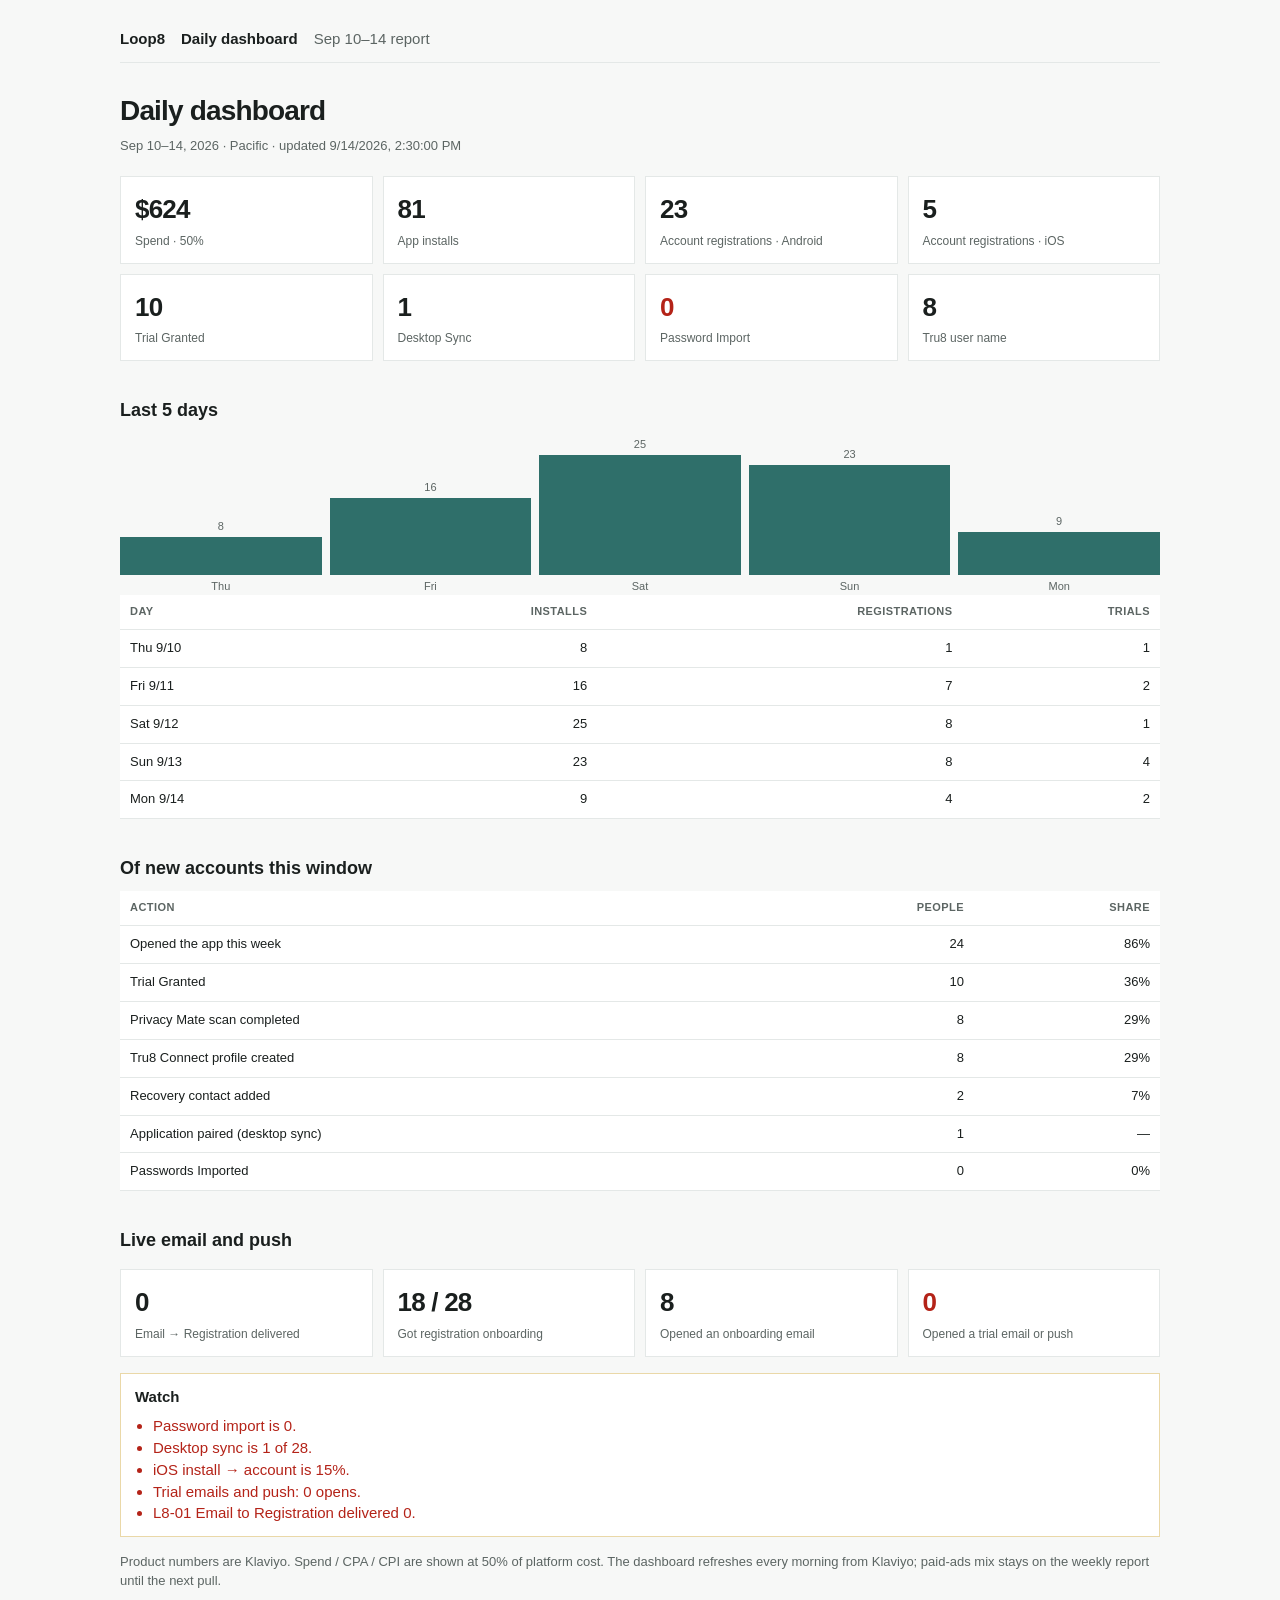
==== index.html @ 5f33f1cf "Add Loop8 Sep 10-14 report and daily stats dashboard. Co-authored-by: Cursor <cursoragent@cursor.com" ====
<!DOCTYPE html>
<html lang="en">
<head>
  <meta charset="utf-8" />
  <meta name="viewport" content="width=device-width, initial-scale=1" />
  <title>Loop8 · daily stats</title>
  <link rel="stylesheet" href="styles.css" />
</head>
<body>
  <div class="wrap">
    <nav>
      <strong>Loop8</strong>
      <a class="active" href="index.html">Daily dashboard</a>
      <a href="report.html">Sep 10–14 report</a>
    </nav>
    <h1>Daily dashboard</h1>
    <p class="sub" id="meta">Loading…</p>
    <div class="stats" id="stats"></div>
    <h2>Last 5 days</h2>
    <div class="bars" id="bars"></div>
    <div class="bar-label" id="bar-labels"></div>
    <table id="daily"></table>
    <h2>Of new accounts this window</h2>
    <table id="funnel"></table>
    <h2>Live email and push</h2>
    <div class="stats" id="email"></div>
    <div class="callout warn">
      <b>Watch</b>
      <ul class="alerts" id="alerts"></ul>
    </div>
    <p class="note">Product numbers are Klaviyo. Spend / CPA / CPI are shown at 50% of platform cost. The dashboard refreshes every morning from Klaviyo; paid-ads mix stays on the weekly report until the next pull.</p>
  </div>
  <script>
    const money = (n) => n == null ? "—" : "$" + Number(n).toLocaleString(undefined, { maximumFractionDigits: 2 });
    function stat(el, value, label, bad) {
      const d = document.createElement("div");
      d.className = "stat" + (bad ? " bad" : "");
      d.innerHTML = "<b></b><span></span>";
      d.querySelector("b").textContent = value;
      d.querySelector("span").textContent = label;
      el.appendChild(d);
    }
    fetch("data/latest.json")
      .then((r) => r.json())
      .then((d) => {
        document.getElementById("meta").textContent =
          (d.window && d.window.label ? d.window.label : "") +
          " · Pacific · updated " +
          new Date(d.updated_at).toLocaleString("en-US", { timeZone: "America/Los_Angeles" });
        const p = d.product || {};
        const s = document.getElementById("stats");
        stat(s, money(p.spend_50pct), "Spend · 50%");
        stat(s, p.installs, "App installs");
        stat(s, p.registrations_android, "Account registrations · Android");
        stat(s, p.registrations_ios, "Account registrations · iOS");
        stat(s, p.trials, "Trial Granted");
        stat(s, p.desktop_sync, "Desktop Sync");
        stat(s, p.password_import, "Password Import", p.password_import === 0);
        stat(s, p.tru8_usernames, "Tru8 user name");

        const days = d.daily || [];
        const max = Math.max(1, ...days.map((x) => x.installs));
        const bars = document.getElementById("bars");
        const labels = document.getElementById("bar-labels");
        days.forEach((x) => {
          const b = document.createElement("div");
          b.className = "bar";
          b.style.height = Math.round((x.installs / max) * 120) + "px";
          b.innerHTML = "<span>" + x.installs + "</span>";
          bars.appendChild(b);
          const l = document.createElement("span");
          l.textContent = x.day.replace(/ .*/, "");
          labels.appendChild(l);
        });
        const dt = document.getElementById("daily");
        dt.innerHTML = "<tr><th>Day</th><th class='num'>Installs</th><th class='num'>Registrations</th><th class='num'>Trials</th></tr>";
        days.forEach((x) => {
          dt.innerHTML += "<tr><td>" + x.day + "</td><td class='num'>" + x.installs + "</td><td class='num'>" + x.registrations + "</td><td class='num'>" + x.trials + "</td></tr>";
        });

        const ft = document.getElementById("funnel");
        ft.innerHTML = "<tr><th>Action</th><th class='num'>People</th><th class='num'>Share</th></tr>";
        (d.funnel_of_28 || []).forEach((x) => {
          ft.innerHTML += "<tr><td>" + x.action + "</td><td class='num'>" + x.people + "</td><td class='num'>" + x.share + "</td></tr>";
        });

        const e = d.email_push || {};
        const em = document.getElementById("email");
        stat(em, e.l8_01_delivered, "Email → Registration delivered");
        stat(em, e.onboarding_received_people + " / " + p.registrations, "Got registration onboarding");
        stat(em, e.onboarding_opened_people, "Opened an onboarding email");
        stat(em, e.trial_email_opened || e.push_opened, "Opened a trial email or push", true);

        const ul = document.getElementById("alerts");
        (d.alerts || []).forEach((a) => {
          const li = document.createElement("li");
          li.textContent = a;
          ul.appendChild(li);
        });
      })
      .catch(() => {
        document.getElementById("meta").textContent = "Could not load data/latest.json";
      });
  </script>
</body>
</html>
---- styles.css ----
:root {
  --ink: #1a1f1e;
  --muted: #5c6563;
  --line: #e4e8e7;
  --paper: #f7f8f7;
  --card: #ffffff;
  --accent: #2f6f6a;
  --danger: #b42318;
  --warn: #9a6700;
}
* { box-sizing: border-box; }
html, body {
  margin: 0;
  padding: 0;
  background: var(--paper);
  color: var(--ink);
  font: 15px/1.45 "Helvetica Neue", Helvetica, Arial, sans-serif;
}
a { color: var(--accent); }
.wrap { max-width: 1080px; margin: 0 auto; padding: 28px 20px 64px; }
nav {
  display: flex;
  gap: 16px;
  align-items: baseline;
  margin-bottom: 28px;
  border-bottom: 1px solid var(--line);
  padding-bottom: 12px;
}
nav strong { font-size: 15px; }
nav a { text-decoration: none; color: var(--muted); }
nav a.active { color: var(--ink); font-weight: 600; }
h1 { font-size: 28px; letter-spacing: -0.03em; margin: 0 0 6px; }
h2 { font-size: 18px; margin: 36px 0 10px; }
h3 { font-size: 15px; margin: 22px 0 8px; }
.sub, .note { color: var(--muted); font-size: 13px; margin: 0 0 20px; }
.stats {
  display: grid;
  grid-template-columns: repeat(4, 1fr);
  gap: 10px;
  margin: 16px 0;
}
.stat {
  background: var(--card);
  border: 1px solid var(--line);
  padding: 14px 14px 12px;
}
.stat b { display: block; font-size: 26px; letter-spacing: -0.03em; }
.stat span { color: var(--muted); font-size: 12px; }
.stat.bad b { color: var(--danger); }
table {
  width: 100%;
  border-collapse: collapse;
  background: var(--card);
  font-size: 13px;
}
th, td {
  text-align: left;
  padding: 9px 10px;
  border-bottom: 1px solid var(--line);
  vertical-align: top;
}
th { font-size: 11px; text-transform: uppercase; letter-spacing: 0.04em; color: var(--muted); font-weight: 600; }
td.num, th.num { text-align: right; }
.grid2 { display: grid; grid-template-columns: 1fr 1fr; gap: 16px; }
.callout {
  border: 1px solid var(--line);
  background: #fff;
  padding: 12px 14px;
  margin: 16px 0;
}
.callout.warn { border-color: #ead8a8; }
.callout b { display: block; margin-bottom: 4px; }
.bars { display: flex; gap: 8px; align-items: flex-end; height: 140px; margin: 12px 0 4px; }
.bar {
  flex: 1;
  background: var(--accent);
  min-height: 4px;
  position: relative;
}
.bar span {
  position: absolute;
  top: -18px;
  left: 0;
  right: 0;
  text-align: center;
  font-size: 11px;
  color: var(--muted);
}
.bar-label { display: flex; gap: 8px; }
.bar-label span { flex: 1; text-align: center; font-size: 11px; color: var(--muted); }
ul.alerts { margin: 8px 0 0; padding-left: 18px; color: var(--danger); }
p { margin: 0 0 12px; }
@media (max-width: 800px) {
  .stats, .grid2 { grid-template-columns: 1fr 1fr; }
}
@media (max-width: 520px) {
  .stats, .grid2 { grid-template-columns: 1fr; }
}
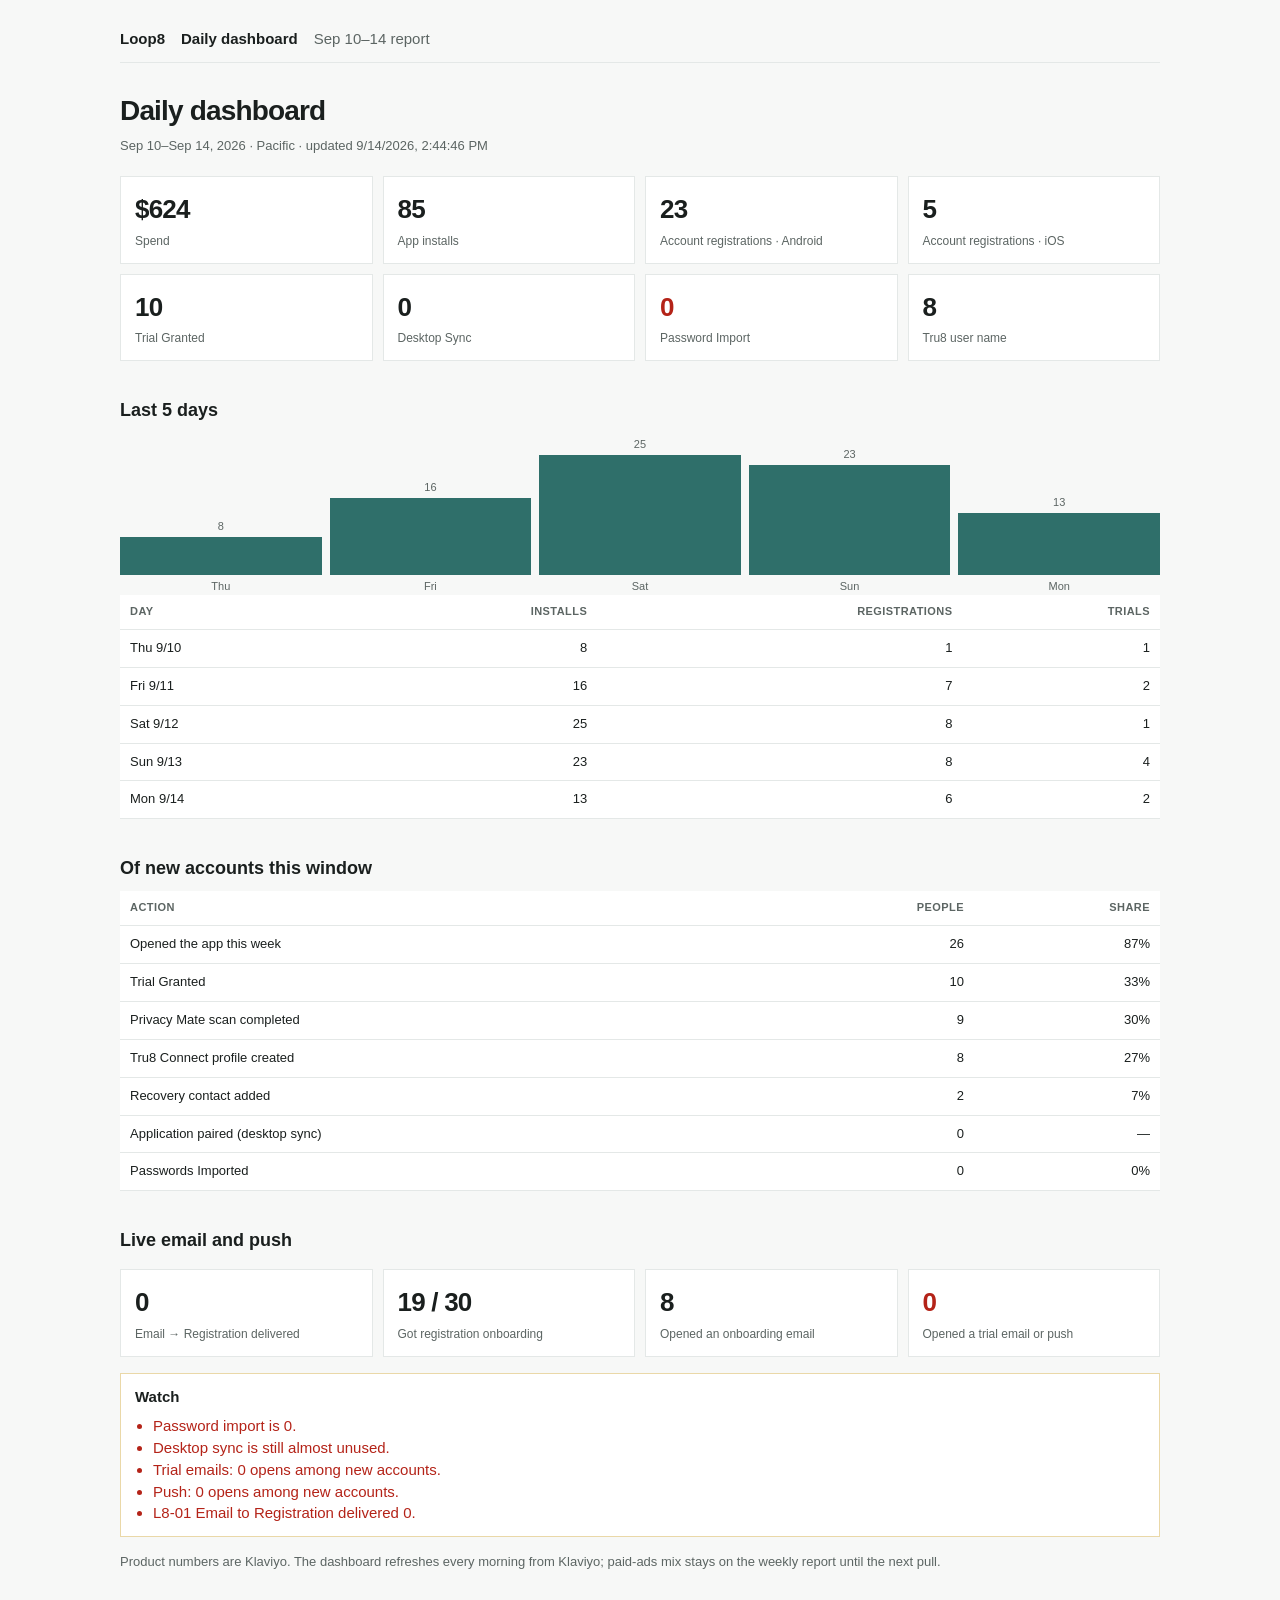
==== commit 064c146c: "Rewrite Direct App Store, retargeting, and PR sections in the weekly report. Co-authored-by: Cursor " ====
--- a/index.html
+++ b/index.html
@@ -28,7 +28,7 @@
       <b>Watch</b>
       <ul class="alerts" id="alerts"></ul>
     </div>
-    <p class="note">Product numbers are Klaviyo. Spend / CPA / CPI are shown at 50% of platform cost. The dashboard refreshes every morning from Klaviyo; paid-ads mix stays on the weekly report until the next pull.</p>
+    <p class="note">Product numbers are Klaviyo. The dashboard refreshes every morning from Klaviyo; paid-ads mix stays on the weekly report until the next pull.</p>
   </div>
   <script>
     const money = (n) => n == null ? "—" : "$" + Number(n).toLocaleString(undefined, { maximumFractionDigits: 2 });
@@ -49,7 +49,7 @@
           new Date(d.updated_at).toLocaleString("en-US", { timeZone: "America/Los_Angeles" });
         const p = d.product || {};
         const s = document.getElementById("stats");
-        stat(s, money(p.spend_50pct), "Spend · 50%");
+        stat(s, money(p.spend_50pct), "Spend");
         stat(s, p.installs, "App installs");
         stat(s, p.registrations_android, "Account registrations · Android");
         stat(s, p.registrations_ios, "Account registrations · iOS");
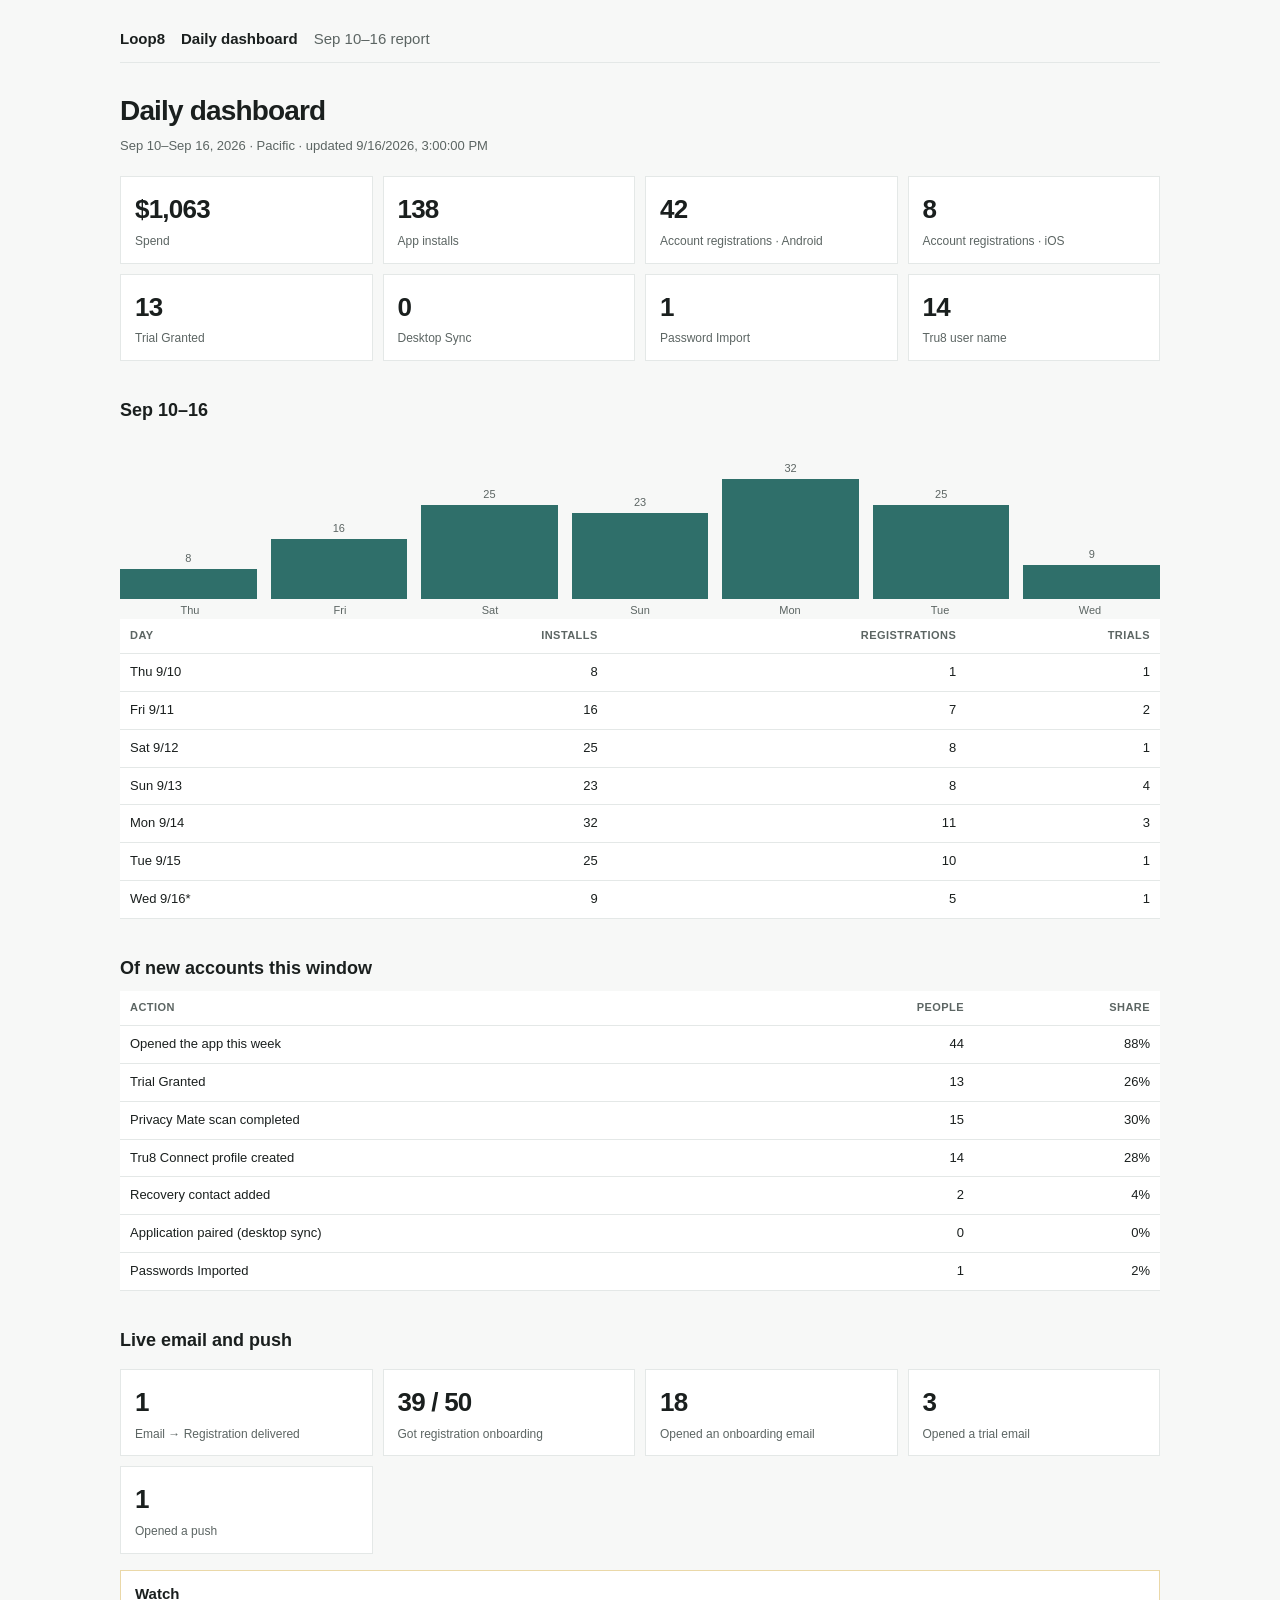
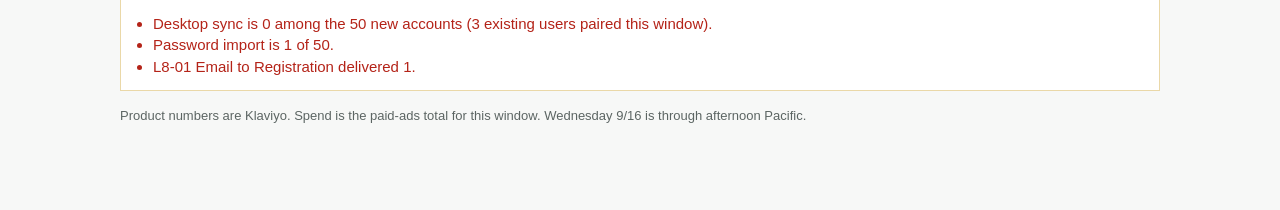
==== commit 1954acf4: "Update the shareable dashboard to Sep 10–16 product, ads, and email numbers. Co-authored-by: Cursor " ====
--- a/index.html
+++ b/index.html
@@ -11,12 +11,12 @@
     <nav>
       <strong>Loop8</strong>
       <a class="active" href="index.html">Daily dashboard</a>
-      <a href="report.html">Sep 10–14 report</a>
+      <a href="report.html">Sep 10–16 report</a>
     </nav>
     <h1>Daily dashboard</h1>
     <p class="sub" id="meta">Loading…</p>
     <div class="stats" id="stats"></div>
-    <h2>Last 5 days</h2>
+    <h2>Sep 10–16</h2>
     <div class="bars" id="bars"></div>
     <div class="bar-label" id="bar-labels"></div>
     <table id="daily"></table>
@@ -28,7 +28,7 @@
       <b>Watch</b>
       <ul class="alerts" id="alerts"></ul>
     </div>
-    <p class="note">Product numbers are Klaviyo. The dashboard refreshes every morning from Klaviyo; paid-ads mix stays on the weekly report until the next pull.</p>
+    <p class="note">Product numbers are Klaviyo. Spend is the paid-ads total for this window. Wednesday 9/16 is through afternoon Pacific.</p>
   </div>
   <script>
     const money = (n) => n == null ? "—" : "$" + Number(n).toLocaleString(undefined, { maximumFractionDigits: 2 });
@@ -80,7 +80,7 @@
 
         const ft = document.getElementById("funnel");
         ft.innerHTML = "<tr><th>Action</th><th class='num'>People</th><th class='num'>Share</th></tr>";
-        (d.funnel_of_28 || []).forEach((x) => {
+        (d.funnel || d.funnel_of_28 || []).forEach((x) => {
           ft.innerHTML += "<tr><td>" + x.action + "</td><td class='num'>" + x.people + "</td><td class='num'>" + x.share + "</td></tr>";
         });
 
@@ -89,7 +89,8 @@
         stat(em, e.l8_01_delivered, "Email → Registration delivered");
         stat(em, e.onboarding_received_people + " / " + p.registrations, "Got registration onboarding");
         stat(em, e.onboarding_opened_people, "Opened an onboarding email");
-        stat(em, e.trial_email_opened || e.push_opened, "Opened a trial email or push", true);
+        stat(em, e.trial_email_opened, "Opened a trial email", e.trial_email_opened === 0);
+        stat(em, e.push_opened, "Opened a push", e.push_opened === 0);
 
         const ul = document.getElementById("alerts");
         (d.alerts || []).forEach((a) => {
--- a/styles.css
+++ b/styles.css
@@ -61,16 +61,9 @@
 }
 th { font-size: 11px; text-transform: uppercase; letter-spacing: 0.04em; color: var(--muted); font-weight: 600; }
 td.num, th.num { text-align: right; }
-.grid2 { display: grid; grid-template-columns: 1fr 1fr; gap: 16px; }
-.callout {
-  border: 1px solid var(--line);
-  background: #fff;
-  padding: 12px 14px;
-  margin: 16px 0;
-}
-.callout.warn { border-color: #ead8a8; }
-.callout b { display: block; margin-bottom: 4px; }
-.bars { display: flex; gap: 8px; align-items: flex-end; height: 140px; margin: 12px 0 4px; }
+.grid2 { display: grid; grid-template-columns: 1fr 1fr; gap: 24px; align-items: start; }
+.panel h3 { margin-top: 0; }
+.bars { display: flex; gap: 14px; align-items: flex-end; height: 160px; margin: 16px 0 4px; }
 .bar {
   flex: 1;
   background: var(--accent);
@@ -86,13 +79,75 @@
   font-size: 11px;
   color: var(--muted);
 }
-.bar-label { display: flex; gap: 8px; }
+.bars.cluster { gap: 10px; }
+.cluster {
+  flex: 1;
+  display: flex;
+  gap: 3px;
+  align-items: flex-end;
+  height: 100%;
+  justify-content: center;
+}
+.cluster .bar { flex: 0 0 16px; width: 16px; }
+.cluster .bar.engaged { background: #c4a265; flex-basis: 10px; width: 10px; min-height: 0; }
+.bar-label { display: flex; gap: 10px; }
 .bar-label span { flex: 1; text-align: center; font-size: 11px; color: var(--muted); }
+.legend { display: flex; gap: 16px; font-size: 12px; color: var(--muted); margin: 8px 0 0; }
+.legend i {
+  display: inline-block;
+  width: 9px;
+  height: 9px;
+  margin-right: 6px;
+  background: var(--accent);
+}
+.legend i.engaged { background: #c4a265; }
+.legend i.g { background: #2f6f6a; }
+.legend i.m { background: #5c6563; }
+.legend i.t { background: #c4a265; }
+.legend i.r { background: #d9c4a0; }
+.donut-row { display: flex; gap: 20px; align-items: center; flex-wrap: wrap; }
+.donut {
+  width: 200px;
+  height: 200px;
+  border-radius: 50%;
+  background: conic-gradient(
+    #2f6f6a 0 69.2%,
+    #5c6563 69.2% 90.7%,
+    #c4a265 90.7% 97.1%,
+    #d9c4a0 97.1% 100%
+  );
+  display: grid;
+  place-items: center;
+  flex: 0 0 200px;
+}
+.donut-hole {
+  width: 118px;
+  height: 118px;
+  border-radius: 50%;
+  background: var(--card);
+  display: flex;
+  flex-direction: column;
+  align-items: center;
+  justify-content: center;
+}
+.donut-hole b { font-size: 28px; letter-spacing: -0.03em; }
+.donut-hole span { font-size: 12px; color: var(--muted); }
+.callout {
+  border: 1px solid var(--line);
+  background: #fff;
+  padding: 12px 14px;
+  margin: 16px 0;
+}
+.callout.warn { border-color: #ead8a8; }
+.callout b { display: block; margin-bottom: 4px; }
 ul.alerts { margin: 8px 0 0; padding-left: 18px; color: var(--danger); }
 p { margin: 0 0 12px; }
 @media (max-width: 800px) {
   .stats, .grid2 { grid-template-columns: 1fr 1fr; }
 }
+@media (max-width: 900px) {
+  .grid2 { grid-template-columns: 1fr; }
+}
 @media (max-width: 520px) {
   .stats, .grid2 { grid-template-columns: 1fr; }
 }
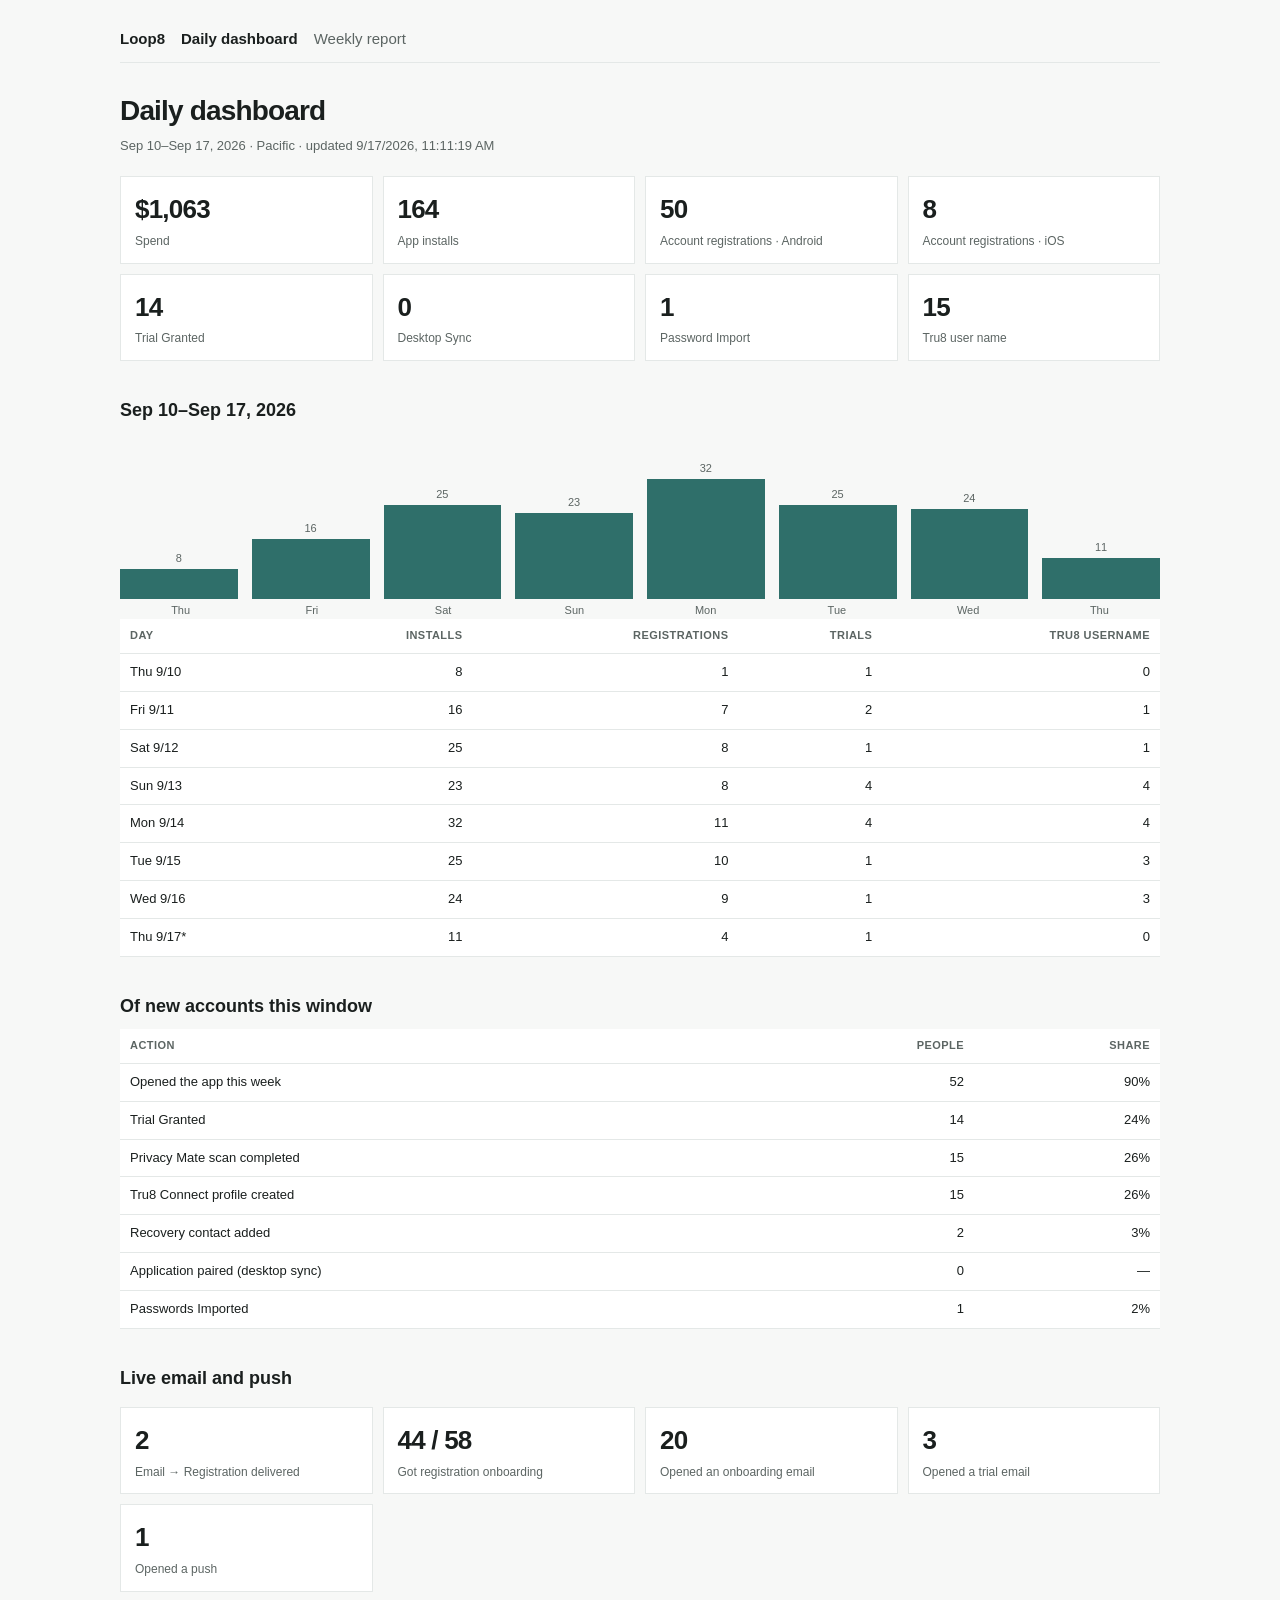
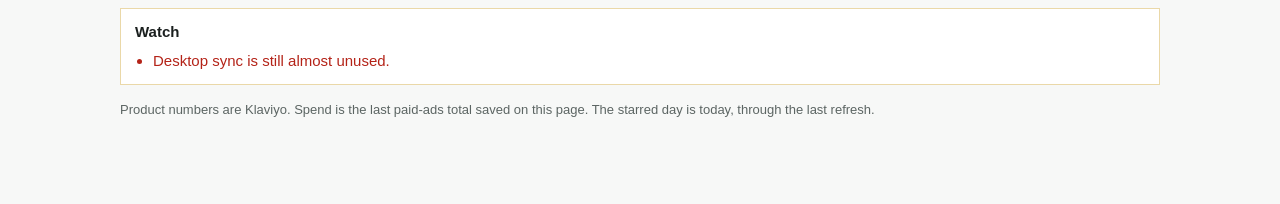
==== commit f838ca60: "Refresh Klaviyo through today and add Tru8 to the daily table. The morning job had not posted yet, s" ====
--- a/index.html
+++ b/index.html
@@ -11,12 +11,12 @@
     <nav>
       <strong>Loop8</strong>
       <a class="active" href="index.html">Daily dashboard</a>
-      <a href="report.html">Sep 10–16 report</a>
+      <a href="report.html">Weekly report</a>
     </nav>
     <h1>Daily dashboard</h1>
     <p class="sub" id="meta">Loading…</p>
     <div class="stats" id="stats"></div>
-    <h2>Sep 10–16</h2>
+    <h2 id="daily-heading">Daily breakdown</h2>
     <div class="bars" id="bars"></div>
     <div class="bar-label" id="bar-labels"></div>
     <table id="daily"></table>
@@ -28,7 +28,7 @@
       <b>Watch</b>
       <ul class="alerts" id="alerts"></ul>
     </div>
-    <p class="note">Product numbers are Klaviyo. Spend is the paid-ads total for this window. Wednesday 9/16 is through afternoon Pacific.</p>
+    <p class="note">Product numbers are Klaviyo. Spend is the last paid-ads total saved on this page. The starred day is today, through the last refresh.</p>
   </div>
   <script>
     const money = (n) => n == null ? "—" : "$" + Number(n).toLocaleString(undefined, { maximumFractionDigits: 2 });
@@ -40,11 +40,13 @@
       d.querySelector("span").textContent = label;
       el.appendChild(d);
     }
-    fetch("data/latest.json")
+    fetch("data/latest.json?t=" + Date.now(), { cache: "no-store" })
       .then((r) => r.json())
       .then((d) => {
+        const windowLabel = d.window && d.window.label ? d.window.label : "";
+        document.getElementById("daily-heading").textContent = windowLabel || "Daily breakdown";
         document.getElementById("meta").textContent =
-          (d.window && d.window.label ? d.window.label : "") +
+          windowLabel +
           " · Pacific · updated " +
           new Date(d.updated_at).toLocaleString("en-US", { timeZone: "America/Los_Angeles" });
         const p = d.product || {};
@@ -69,13 +71,13 @@
           b.innerHTML = "<span>" + x.installs + "</span>";
           bars.appendChild(b);
           const l = document.createElement("span");
-          l.textContent = x.day.replace(/ .*/, "");
+          l.textContent = String(x.day || "").replace(/\*.*/, "").replace(/ .*/, "");
           labels.appendChild(l);
         });
         const dt = document.getElementById("daily");
-        dt.innerHTML = "<tr><th>Day</th><th class='num'>Installs</th><th class='num'>Registrations</th><th class='num'>Trials</th></tr>";
+        dt.innerHTML = "<tr><th>Day</th><th class='num'>Installs</th><th class='num'>Registrations</th><th class='num'>Trials</th><th class='num'>Tru8 username</th></tr>";
         days.forEach((x) => {
-          dt.innerHTML += "<tr><td>" + x.day + "</td><td class='num'>" + x.installs + "</td><td class='num'>" + x.registrations + "</td><td class='num'>" + x.trials + "</td></tr>";
+          dt.innerHTML += "<tr><td>" + x.day + "</td><td class='num'>" + x.installs + "</td><td class='num'>" + x.registrations + "</td><td class='num'>" + x.trials + "</td><td class='num'>" + (x.tru8 ?? 0) + "</td></tr>";
         });
 
         const ft = document.getElementById("funnel");
